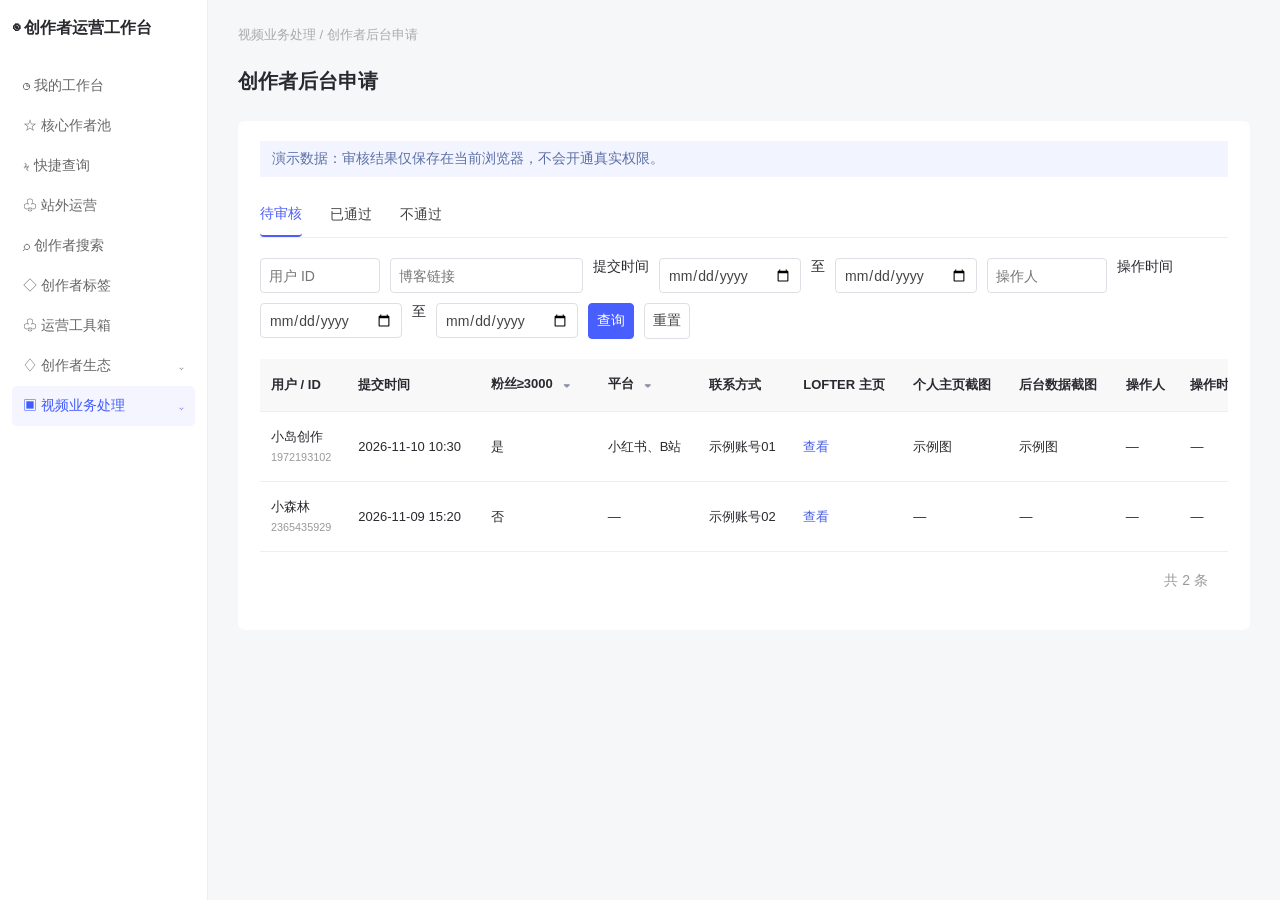
==== review.html @ f020608d "Add files via upload" ====
<!doctype html><html lang="zh-CN"><head><meta charset="utf-8"><title>创作者后台申请审核</title><meta name="viewport" content="width=device-width,initial-scale=1"><style>*{box-sizing:border-box}body{margin:0;font:14px 'Microsoft YaHei',sans-serif;color:#292a2f;background:#f6f7f9;display:flex}aside{width:208px;background:white;border-right:1px solid #eee;min-height:100vh;flex-shrink:0;padding:18px 12px}.brand{font-size:16px;font-weight:600;margin:0 0 27px}.nav{padding:11px;color:#666}.nav.sel{background:#f4f5ff;color:#405cff;border-radius:5px}.nav-toggle{display:flex;width:100%;align-items:center;justify-content:space-between;text-align:left;border:0;background:transparent;font:inherit;cursor:pointer}.nav-toggle .arrow{font-size:12px;transition:transform .15s}.nav-toggle[aria-expanded="true"] .arrow{transform:rotate(180deg)}.sub-muted{color:#666}.sub{padding:9px 10px 9px 25px;color:#5363ea;font-size:13px}main{padding:26px 30px;min-width:0;flex:1}.crumb{color:#aaa;font-size:13px}.panel{background:#fff;margin-top:26px;padding:20px 22px;border-radius:7px}h2{font-size:20px;margin:24px 0}.banner{background:#f2f5ff;color:#5d70a6;padding:9px 12px;margin-bottom:16px}.tabs{display:flex;gap:28px;border-bottom:1px solid #eee}.tab{border:0;background:white;padding:12px 0;color:#444;cursor:pointer}.tab.active{border-bottom:2px solid #4e5dfc;color:#4e5dfc}.filters{display:flex;flex-wrap:wrap;gap:10px;padding:20px 0}.filters input,.filters select,button,textarea{font:inherit;border:1px solid #dedfe5;border-radius:4px;padding:8px;background:white;color:#444}input,select{height:35px}input[type=date]{width:142px}input.small{width:120px}button{cursor:pointer}.primary{background:#495eff;color:white;border-color:#495eff}.filter-wrap{display:inline-block;position:relative;margin-left:5px;width:18px;height:22px;vertical-align:middle}.header-filter{position:absolute;inset:0;width:100%;height:100%;opacity:0;cursor:pointer}.filter-icon{display:block;color:#8b90a0;font-size:14px;line-height:22px;text-align:center;pointer-events:none}.filter-value{color:#4a60e9;font-weight:normal;margin-left:3px}.tablewrap{overflow:auto}table{border-collapse:collapse;width:100%;min-width:1150px}th,td{text-align:left;padding:15px 11px;border-bottom:1px solid #eee;font-size:13px}th{background:#f8f8f9;white-space:nowrap}td{line-height:1.5}small{color:#999}a,.link{color:#4a60e9;cursor:pointer;text-decoration:none;background:none;border:0;padding:0;margin-right:10px}footer{text-align:right;color:#999;padding:20px}.mask{display:none;position:fixed;inset:0;background:#0006;justify-content:center;align-items:center}.mask.open{display:flex}.modal{width:600px;max-height:85vh;overflow:auto;background:white;border-radius:6px;padding:24px}.modal h3{margin:0 0 15px}.row{display:flex;border-bottom:1px solid #eee;padding:10px 0}.label{color:#999;width:155px;flex-shrink:0}.bodytext{white-space:pre-wrap;overflow-wrap:anywhere}.foot{text-align:right;margin-top:20px}.foot button{margin-left:8px}.tip{font-size:12px;color:#999}.empty{text-align:center;color:#999;padding:60px}textarea{width:100%;resize:vertical}</style></head><body><aside><div class="brand">◉ 创作者运营工作台</div><div class="nav">◷ 我的工作台</div><div class="nav">☆ 核心作者池</div><div class="nav">ϟ 快捷查询</div><div class="nav">♧ 站外运营</div><div class="nav">⌕ 创作者搜索</div><div class="nav">◇ 创作者标签</div><div class="nav">♧ 运营工具箱</div><button class="nav nav-toggle" type="button" aria-expanded="false" aria-controls="eco-menu">♢ 创作者生态 <span class="arrow">⌄</span></button><div id="eco-menu" class="nav-children" hidden><div class="sub sub-muted">达人认证</div></div><button class="nav nav-toggle sel" type="button" aria-expanded="false" aria-controls="review-menu">▣ 视频业务处理 <span class="arrow">⌄</span></button><div id="review-menu" class="nav-children" hidden><div class="sub">创作者后台申请</div></div></aside><main><div class="crumb">视频业务处理 / 创作者后台申请</div><h2>创作者后台申请</h2><div class="panel"><div class="banner">演示数据：审核结果仅保存在当前浏览器，不会开通真实权限。</div><div class="tabs" id="tabs"><button class="tab active" data-status="待审核">待审核</button><button class="tab" data-status="已通过">已通过</button><button class="tab" data-status="不通过">不通过</button></div><div class="filters"><input id="uid" class="small" placeholder="用户 ID"><input id="blog" placeholder="博客链接"><span>提交时间</span><input id="start" type="date"><span>至</span><input id="end" type="date"><input id="operator" class="small" placeholder="操作人"><span>操作时间</span><input id="opstart" type="date"><span>至</span><input id="opend" type="date"><button class="primary" id="search">查询</button><button id="reset">重置</button></div><div id="error" style="color:#d44"></div><div class="tablewrap"><table><thead><tr><th>用户 / ID</th><th>提交时间</th><th><span>粉丝≥3000</span><span class="filter-wrap"><select id="answer" class="header-filter" aria-label="筛选粉丝量"><option value="">全部</option><option>是</option><option>否</option></select><span class="filter-icon" aria-hidden="true">▾</span></span><span class="filter-value" id="answer-value"></span></th><th><span>平台</span><span class="filter-wrap"><select id="platform" class="header-filter" aria-label="筛选平台"><option value="">全部</option><option>抖音</option><option>小红书</option><option>快手</option><option>B站</option><option>其他</option></select><span class="filter-icon" aria-hidden="true">▾</span></span><span class="filter-value" id="platform-value"></span></th><th>联系方式</th><th>LOFTER 主页</th><th>个人主页截图</th><th>后台数据截图</th><th>操作人</th><th>操作时间</th><th>操作</th></tr></thead><tbody id="rows"></tbody></table></div><footer id="count"></footer></div></main><div id="mask" class="mask"><div class="modal"><h3 id="title"></h3><div id="details"></div><div id="actions" class="foot"></div></div></div><script>
document.querySelectorAll('.nav-toggle').forEach(btn=>btn.addEventListener('click',()=>{const target=document.getElementById(btn.getAttribute('aria-controls'));const expanded=btn.getAttribute('aria-expanded')==='true';btn.setAttribute('aria-expanded',String(!expanded));target.hidden=expanded}));
const seed=[{id:'1972193102',name:'小岛创作',date:'2026-11-10 10:30',answer:'是',platform:['小红书','B站'],other:'',contact:'示例账号01',blog:'https://example.lofter.com',pic1:'示例个人主页截图',pic2:'示例后台数据截图',status:'待审核',operator:'',time:''},{id:'2365435929',name:'小森林',date:'2026-11-09 15:20',answer:'否',platform:[],other:'',contact:'示例账号02',blog:'https://forest.lofter.com',pic1:'',pic2:'',status:'待审核',operator:'',time:''},{id:'2876590211',name:'绘光',date:'2026-11-08 12:20',answer:'是',platform:['其他'],other:'示例平台',contact:'示例账号03',blog:'https://demo.lofter.com',pic1:'示例个人主页截图',pic2:'示例后台数据截图',status:'已通过',operator:'运营小林',time:'2026-11-09 11:20'}];let data;try{data=JSON.parse(localStorage.getItem('creator-review-v2'))||seed}catch{data=seed}let status='待审核',f={};const $=s=>document.querySelector(s);const esc=s=>String(s||'').replace(/[&<>"']/g,c=>({'&':'&amp;','<':'&lt;','>':'&gt;','"':'&quot;',"'":'&#39;'}[c]));function matches(x){return x.status===status&&(!f.uid||x.id.includes(f.uid))&&(!f.blog||x.blog.includes(f.blog))&&(!f.answer||x.answer===f.answer)&&(!f.platform||x.platform.includes(f.platform))&&(!f.operator||x.operator.includes(f.operator))&&(!f.start||x.date.slice(0,10)>=f.start)&&(!f.end||x.date.slice(0,10)<=f.end)&&(!f.opstart||(x.time&&x.time.slice(0,10)>=f.opstart))&&(!f.opend||(x.time&&x.time.slice(0,10)<=f.opend))}function render(){let list=data.filter(matches);$('#rows').innerHTML=list.length?list.map(x=>`<tr><td>${esc(x.name)}<br><small>${esc(x.id)}</small></td><td>${esc(x.date)}</td><td>${esc(x.answer)}</td><td>${esc(x.platform.join('、')||'—')}${x.other?'（'+esc(x.other)+'）':''}</td><td>${esc(x.contact)}</td><td><button class="link" data-detail="${x.id}">查看</button></td><td>${x.pic1?'示例图':'—'}</td><td>${x.pic2?'示例图':'—'}</td><td>${esc(x.operator||'—')}</td><td>${esc(x.time||'—')}</td><td><button class="link" data-detail="${x.id}">详情</button>${x.status==='待审核'?`<button class="link" data-act="通过" data-id="${x.id}">通过</button><button class="link" data-act="不通过" data-id="${x.id}">不通过</button>`:'—'}</td></tr>`).join(''):'<tr><td colspan="11" class="empty">暂无符合条件的申请</td></tr>';$('#count').textContent='共 '+list.length+' 条'}$('#tabs').onclick=e=>{if(!e.target.dataset.status)return;document.querySelector('.tab.active').classList.remove('active');e.target.classList.add('active');status=e.target.dataset.status;render()};$('#search').onclick=()=>{let a={};['uid','blog','start','end','answer','platform','operator','opstart','opend'].forEach(k=>a[k]=$('#'+k).value.trim());if((a.start&&a.end&&a.start>a.end)||(a.opstart&&a.opend&&a.opstart>a.opend)){$('#error').textContent='开始日期不能晚于结束日期';return}$('#error').textContent='';f=a;render()};['answer','platform'].forEach(k=>$('#'+k).addEventListener('change',()=>{f[k]=$('#'+k).value;$('#'+k+'-value').textContent=f[k]?' '+f[k]:'';render()}));$('#reset').onclick=()=>{document.querySelectorAll('.filters input,.filters select,.header-filter').forEach(x=>x.value='');['answer','platform'].forEach(k=>$('#'+k+'-value').textContent='');f={};$('#error').textContent='';render()};function close(){$('#mask').classList.remove('open')}function open(x){$('#title').textContent='申请详情';let values=[['用户',x.name+'（'+x.id+'）'],['提交时间',x.date],['是否有粉丝≥3000账号',x.answer],['符合条件的平台',x.platform.join('、')+(x.other?'（'+x.other+'）':'')],['vx/QQ 联系方式',x.contact],['LOFTER 主页链接',x.blog],['个人主页截图',x.pic1],['后台数据截图',x.pic2],['操作人',x.operator],['操作时间',x.time],['审核状态',x.status]];$('#details').innerHTML=values.map(([k,v])=>`<div class="row"><span class="label">${k}</span><span class="bodytext">${esc(v||'—')}</span></div>`).join('')+'<p class="tip">截图和链接均为模拟资料。</p>';$('#actions').innerHTML='<button id="close">关闭</button>'+(x.status==='待审核'?'<button id="reject">不通过</button><button id="approve" class="primary">通过</button>':'');$('#close').onclick=close;if(x.status==='待审核'){$('#approve').onclick=()=>act(x,'通过');$('#reject').onclick=()=>act(x,'不通过')}$('#mask').classList.add('open')}function act(x,a){$('#title').textContent='确认'+a;$('#details').innerHTML='<p>'+ (a==='通过'?'通过后将触发创作者平台权限开通。':'确认将该申请设为不通过？')+'</p><p class="tip">仅模拟状态变更，未连接真实审核或权限接口。</p>';$('#actions').innerHTML='<button id="cancel">取消</button><button id="confirm" class="primary">确认</button>';$('#cancel').onclick=close;$('#confirm').onclick=()=>{if(x.status!=='待审核'){close();render();return}x.status=a==='通过'?'已通过':'不通过';x.operator='演示运营';let t=new Date();x.time=t.getFullYear()+'-'+String(t.getMonth()+1).padStart(2,'0')+'-'+String(t.getDate()).padStart(2,'0')+' '+String(t.getHours()).padStart(2,'0')+':'+String(t.getMinutes()).padStart(2,'0');localStorage.setItem('creator-review-v2',JSON.stringify(data));close();render()};$('#mask').classList.add('open')}$('#rows').onclick=e=>{let id=e.target.dataset.detail||e.target.dataset.id;if(!id)return;let x=data.find(x=>x.id===id);if(e.target.dataset.act)act(x,e.target.dataset.act);else open(x)};render();</script></body></html>
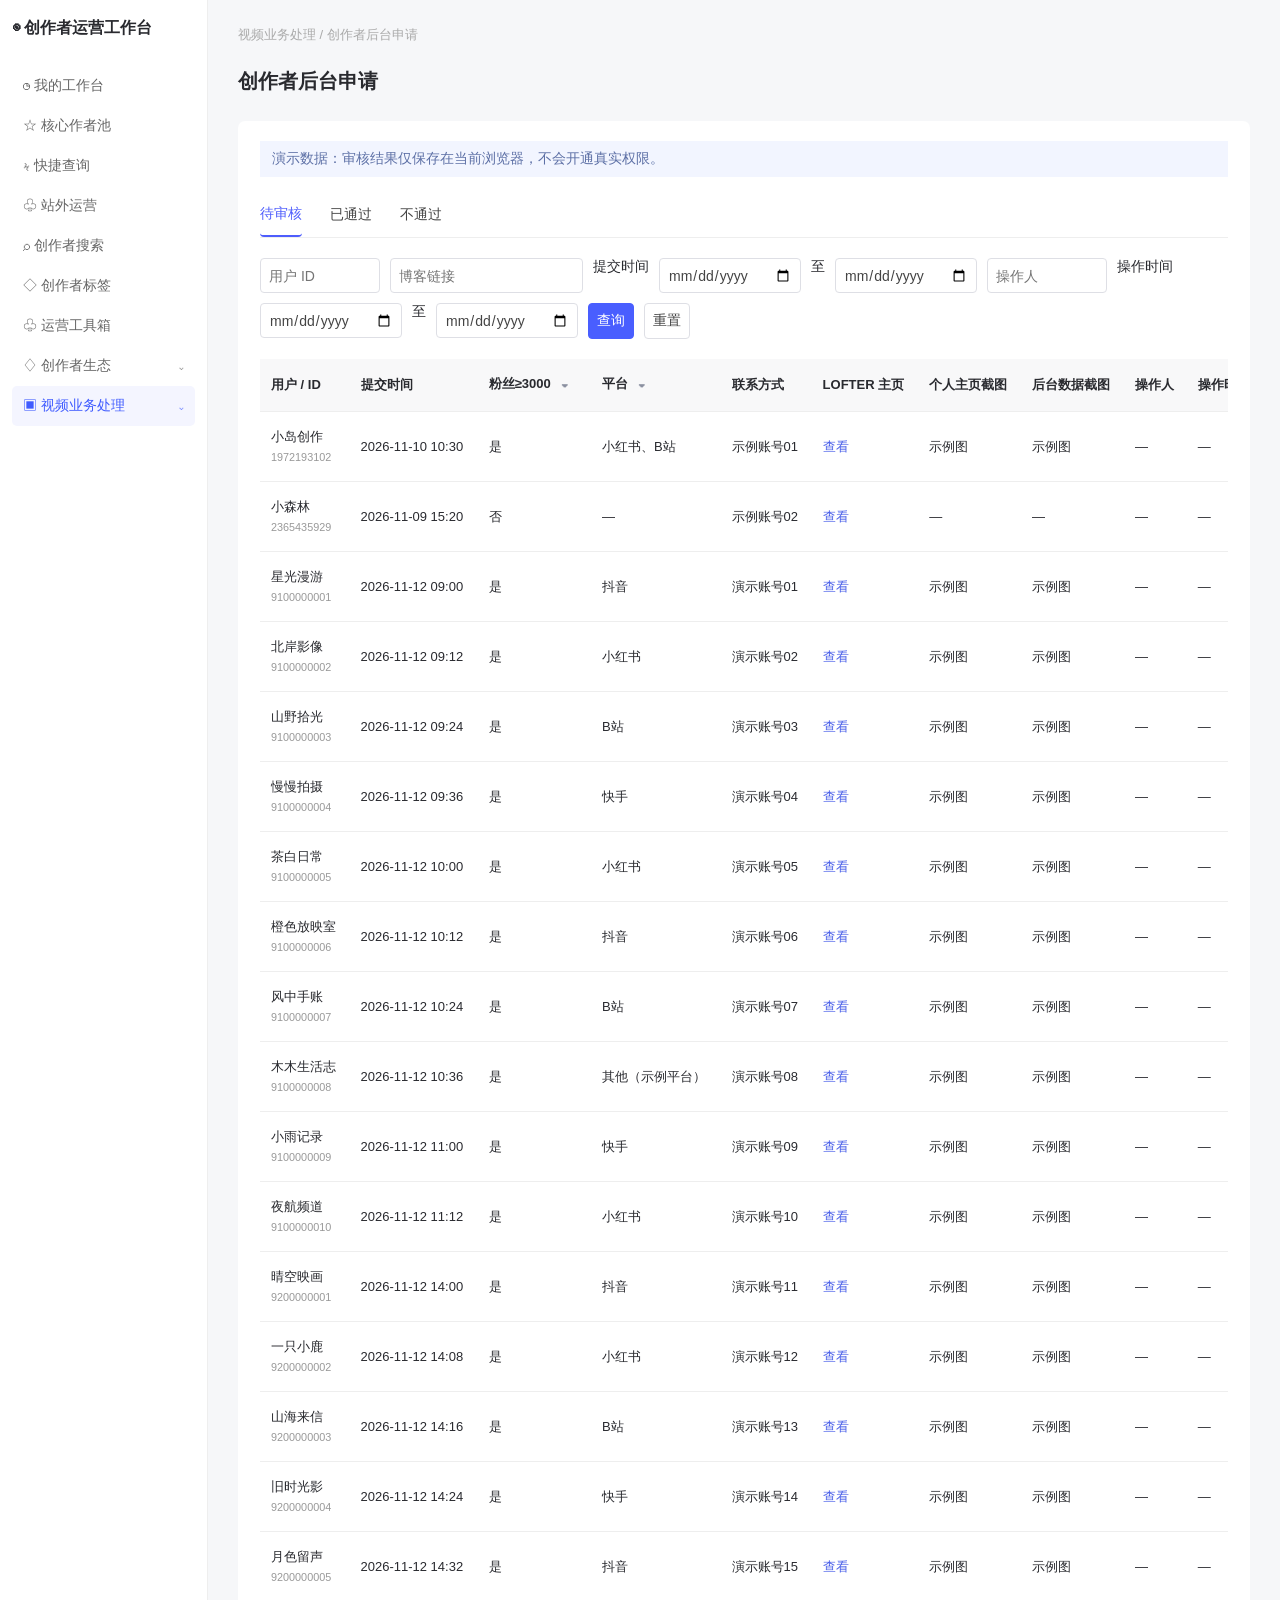
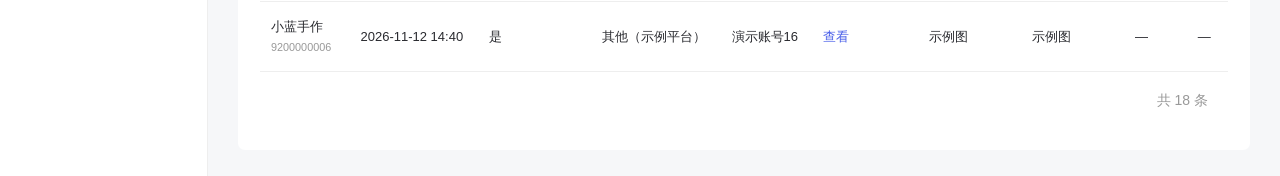
==== commit e71ab6b4: "Add files via upload" ====
--- a/review.html
+++ b/review.html
@@ -1,3 +1,7 @@
 <!doctype html><html lang="zh-CN"><head><meta charset="utf-8"><title>创作者后台申请审核</title><meta name="viewport" content="width=device-width,initial-scale=1"><style>*{box-sizing:border-box}body{margin:0;font:14px 'Microsoft YaHei',sans-serif;color:#292a2f;background:#f6f7f9;display:flex}aside{width:208px;background:white;border-right:1px solid #eee;min-height:100vh;flex-shrink:0;padding:18px 12px}.brand{font-size:16px;font-weight:600;margin:0 0 27px}.nav{padding:11px;color:#666}.nav.sel{background:#f4f5ff;color:#405cff;border-radius:5px}.nav-toggle{display:flex;width:100%;align-items:center;justify-content:space-between;text-align:left;border:0;background:transparent;font:inherit;cursor:pointer}.nav-toggle .arrow{font-size:12px;transition:transform .15s}.nav-toggle[aria-expanded="true"] .arrow{transform:rotate(180deg)}.sub-muted{color:#666}.sub{padding:9px 10px 9px 25px;color:#5363ea;font-size:13px}main{padding:26px 30px;min-width:0;flex:1}.crumb{color:#aaa;font-size:13px}.panel{background:#fff;margin-top:26px;padding:20px 22px;border-radius:7px}h2{font-size:20px;margin:24px 0}.banner{background:#f2f5ff;color:#5d70a6;padding:9px 12px;margin-bottom:16px}.tabs{display:flex;gap:28px;border-bottom:1px solid #eee}.tab{border:0;background:white;padding:12px 0;color:#444;cursor:pointer}.tab.active{border-bottom:2px solid #4e5dfc;color:#4e5dfc}.filters{display:flex;flex-wrap:wrap;gap:10px;padding:20px 0}.filters input,.filters select,button,textarea{font:inherit;border:1px solid #dedfe5;border-radius:4px;padding:8px;background:white;color:#444}input,select{height:35px}input[type=date]{width:142px}input.small{width:120px}button{cursor:pointer}.primary{background:#495eff;color:white;border-color:#495eff}.filter-wrap{display:inline-block;position:relative;margin-left:5px;width:18px;height:22px;vertical-align:middle}.header-filter{position:absolute;inset:0;width:100%;height:100%;opacity:0;cursor:pointer}.filter-icon{display:block;color:#8b90a0;font-size:14px;line-height:22px;text-align:center;pointer-events:none}.filter-value{color:#4a60e9;font-weight:normal;margin-left:3px}.tablewrap{overflow:auto}table{border-collapse:collapse;width:100%;min-width:1150px}th,td{text-align:left;padding:15px 11px;border-bottom:1px solid #eee;font-size:13px}th{background:#f8f8f9;white-space:nowrap}td{line-height:1.5}small{color:#999}a,.link{color:#4a60e9;cursor:pointer;text-decoration:none;background:none;border:0;padding:0;margin-right:10px}footer{text-align:right;color:#999;padding:20px}.mask{display:none;position:fixed;inset:0;background:#0006;justify-content:center;align-items:center}.mask.open{display:flex}.modal{width:600px;max-height:85vh;overflow:auto;background:white;border-radius:6px;padding:24px}.modal h3{margin:0 0 15px}.row{display:flex;border-bottom:1px solid #eee;padding:10px 0}.label{color:#999;width:155px;flex-shrink:0}.bodytext{white-space:pre-wrap;overflow-wrap:anywhere}.foot{text-align:right;margin-top:20px}.foot button{margin-left:8px}.tip{font-size:12px;color:#999}.empty{text-align:center;color:#999;padding:60px}textarea{width:100%;resize:vertical}</style></head><body><aside><div class="brand">◉ 创作者运营工作台</div><div class="nav">◷ 我的工作台</div><div class="nav">☆ 核心作者池</div><div class="nav">ϟ 快捷查询</div><div class="nav">♧ 站外运营</div><div class="nav">⌕ 创作者搜索</div><div class="nav">◇ 创作者标签</div><div class="nav">♧ 运营工具箱</div><button class="nav nav-toggle" type="button" aria-expanded="false" aria-controls="eco-menu">♢ 创作者生态 <span class="arrow">⌄</span></button><div id="eco-menu" class="nav-children" hidden><div class="sub sub-muted">达人认证</div></div><button class="nav nav-toggle sel" type="button" aria-expanded="false" aria-controls="review-menu">▣ 视频业务处理 <span class="arrow">⌄</span></button><div id="review-menu" class="nav-children" hidden><div class="sub">创作者后台申请</div></div></aside><main><div class="crumb">视频业务处理 / 创作者后台申请</div><h2>创作者后台申请</h2><div class="panel"><div class="banner">演示数据：审核结果仅保存在当前浏览器，不会开通真实权限。</div><div class="tabs" id="tabs"><button class="tab active" data-status="待审核">待审核</button><button class="tab" data-status="已通过">已通过</button><button class="tab" data-status="不通过">不通过</button></div><div class="filters"><input id="uid" class="small" placeholder="用户 ID"><input id="blog" placeholder="博客链接"><span>提交时间</span><input id="start" type="date"><span>至</span><input id="end" type="date"><input id="operator" class="small" placeholder="操作人"><span>操作时间</span><input id="opstart" type="date"><span>至</span><input id="opend" type="date"><button class="primary" id="search">查询</button><button id="reset">重置</button></div><div id="error" style="color:#d44"></div><div class="tablewrap"><table><thead><tr><th>用户 / ID</th><th>提交时间</th><th><span>粉丝≥3000</span><span class="filter-wrap"><select id="answer" class="header-filter" aria-label="筛选粉丝量"><option value="">全部</option><option>是</option><option>否</option></select><span class="filter-icon" aria-hidden="true">▾</span></span><span class="filter-value" id="answer-value"></span></th><th><span>平台</span><span class="filter-wrap"><select id="platform" class="header-filter" aria-label="筛选平台"><option value="">全部</option><option>抖音</option><option>小红书</option><option>快手</option><option>B站</option><option>其他</option></select><span class="filter-icon" aria-hidden="true">▾</span></span><span class="filter-value" id="platform-value"></span></th><th>联系方式</th><th>LOFTER 主页</th><th>个人主页截图</th><th>后台数据截图</th><th>操作人</th><th>操作时间</th><th>操作</th></tr></thead><tbody id="rows"></tbody></table></div><footer id="count"></footer></div></main><div id="mask" class="mask"><div class="modal"><h3 id="title"></h3><div id="details"></div><div id="actions" class="foot"></div></div></div><script>
 document.querySelectorAll('.nav-toggle').forEach(btn=>btn.addEventListener('click',()=>{const target=document.getElementById(btn.getAttribute('aria-controls'));const expanded=btn.getAttribute('aria-expanded')==='true';btn.setAttribute('aria-expanded',String(!expanded));target.hidden=expanded}));
-const seed=[{id:'1972193102',name:'小岛创作',date:'2026-11-10 10:30',answer:'是',platform:['小红书','B站'],other:'',contact:'示例账号01',blog:'https://example.lofter.com',pic1:'示例个人主页截图',pic2:'示例后台数据截图',status:'待审核',operator:'',time:''},{id:'2365435929',name:'小森林',date:'2026-11-09 15:20',answer:'否',platform:[],other:'',contact:'示例账号02',blog:'https://forest.lofter.com',pic1:'',pic2:'',status:'待审核',operator:'',time:''},{id:'2876590211',name:'绘光',date:'2026-11-08 12:20',answer:'是',platform:['其他'],other:'示例平台',contact:'示例账号03',blog:'https://demo.lofter.com',pic1:'示例个人主页截图',pic2:'示例后台数据截图',status:'已通过',operator:'运营小林',time:'2026-11-09 11:20'}];let data;try{data=JSON.parse(localStorage.getItem('creator-review-v2'))||seed}catch{data=seed}let status='待审核',f={};const $=s=>document.querySelector(s);const esc=s=>String(s||'').replace(/[&<>"']/g,c=>({'&':'&amp;','<':'&lt;','>':'&gt;','"':'&quot;',"'":'&#39;'}[c]));function matches(x){return x.status===status&&(!f.uid||x.id.includes(f.uid))&&(!f.blog||x.blog.includes(f.blog))&&(!f.answer||x.answer===f.answer)&&(!f.platform||x.platform.includes(f.platform))&&(!f.operator||x.operator.includes(f.operator))&&(!f.start||x.date.slice(0,10)>=f.start)&&(!f.end||x.date.slice(0,10)<=f.end)&&(!f.opstart||(x.time&&x.time.slice(0,10)>=f.opstart))&&(!f.opend||(x.time&&x.time.slice(0,10)<=f.opend))}function render(){let list=data.filter(matches);$('#rows').innerHTML=list.length?list.map(x=>`<tr><td>${esc(x.name)}<br><small>${esc(x.id)}</small></td><td>${esc(x.date)}</td><td>${esc(x.answer)}</td><td>${esc(x.platform.join('、')||'—')}${x.other?'（'+esc(x.other)+'）':''}</td><td>${esc(x.contact)}</td><td><button class="link" data-detail="${x.id}">查看</button></td><td>${x.pic1?'示例图':'—'}</td><td>${x.pic2?'示例图':'—'}</td><td>${esc(x.operator||'—')}</td><td>${esc(x.time||'—')}</td><td><button class="link" data-detail="${x.id}">详情</button>${x.status==='待审核'?`<button class="link" data-act="通过" data-id="${x.id}">通过</button><button class="link" data-act="不通过" data-id="${x.id}">不通过</button>`:'—'}</td></tr>`).join(''):'<tr><td colspan="11" class="empty">暂无符合条件的申请</td></tr>';$('#count').textContent='共 '+list.length+' 条'}$('#tabs').onclick=e=>{if(!e.target.dataset.status)return;document.querySelector('.tab.active').classList.remove('active');e.target.classList.add('active');status=e.target.dataset.status;render()};$('#search').onclick=()=>{let a={};['uid','blog','start','end','answer','platform','operator','opstart','opend'].forEach(k=>a[k]=$('#'+k).value.trim());if((a.start&&a.end&&a.start>a.end)||(a.opstart&&a.opend&&a.opstart>a.opend)){$('#error').textContent='开始日期不能晚于结束日期';return}$('#error').textContent='';f=a;render()};['answer','platform'].forEach(k=>$('#'+k).addEventListener('change',()=>{f[k]=$('#'+k).value;$('#'+k+'-value').textContent=f[k]?' '+f[k]:'';render()}));$('#reset').onclick=()=>{document.querySelectorAll('.filters input,.filters select,.header-filter').forEach(x=>x.value='');['answer','platform'].forEach(k=>$('#'+k+'-value').textContent='');f={};$('#error').textContent='';render()};function close(){$('#mask').classList.remove('open')}function open(x){$('#title').textContent='申请详情';let values=[['用户',x.name+'（'+x.id+'）'],['提交时间',x.date],['是否有粉丝≥3000账号',x.answer],['符合条件的平台',x.platform.join('、')+(x.other?'（'+x.other+'）':'')],['vx/QQ 联系方式',x.contact],['LOFTER 主页链接',x.blog],['个人主页截图',x.pic1],['后台数据截图',x.pic2],['操作人',x.operator],['操作时间',x.time],['审核状态',x.status]];$('#details').innerHTML=values.map(([k,v])=>`<div class="row"><span class="label">${k}</span><span class="bodytext">${esc(v||'—')}</span></div>`).join('')+'<p class="tip">截图和链接均为模拟资料。</p>';$('#actions').innerHTML='<button id="close">关闭</button>'+(x.status==='待审核'?'<button id="reject">不通过</button><button id="approve" class="primary">通过</button>':'');$('#close').onclick=close;if(x.status==='待审核'){$('#approve').onclick=()=>act(x,'通过');$('#reject').onclick=()=>act(x,'不通过')}$('#mask').classList.add('open')}function act(x,a){$('#title').textContent='确认'+a;$('#details').innerHTML='<p>'+ (a==='通过'?'通过后将触发创作者平台权限开通。':'确认将该申请设为不通过？')+'</p><p class="tip">仅模拟状态变更，未连接真实审核或权限接口。</p>';$('#actions').innerHTML='<button id="cancel">取消</button><button id="confirm" class="primary">确认</button>';$('#cancel').onclick=close;$('#confirm').onclick=()=>{if(x.status!=='待审核'){close();render();return}x.status=a==='通过'?'已通过':'不通过';x.operator='演示运营';let t=new Date();x.time=t.getFullYear()+'-'+String(t.getMonth()+1).padStart(2,'0')+'-'+String(t.getDate()).padStart(2,'0')+' '+String(t.getHours()).padStart(2,'0')+':'+String(t.getMinutes()).padStart(2,'0');localStorage.setItem('creator-review-v2',JSON.stringify(data));close();render()};$('#mask').classList.add('open')}$('#rows').onclick=e=>{let id=e.target.dataset.detail||e.target.dataset.id;if(!id)return;let x=data.find(x=>x.id===id);if(e.target.dataset.act)act(x,e.target.dataset.act);else open(x)};render();</script></body></html>
+const seed=[{id:'1972193102',name:'小岛创作',date:'2026-11-10 10:30',answer:'是',platform:['小红书','B站'],other:'',contact:'示例账号01',blog:'https://example.lofter.com',pic1:'示例个人主页截图',pic2:'示例后台数据截图',status:'待审核',operator:'',time:''},{id:'2365435929',name:'小森林',date:'2026-11-09 15:20',answer:'否',platform:[],other:'',contact:'示例账号02',blog:'https://forest.lofter.com',pic1:'',pic2:'',status:'待审核',operator:'',time:''},{id:'2876590211',name:'绘光',date:'2026-11-08 12:20',answer:'是',platform:['其他'],other:'示例平台',contact:'示例账号03',blog:'https://demo.lofter.com',pic1:'示例个人主页截图',pic2:'示例后台数据截图',status:'已通过',operator:'运营小林',time:'2026-11-09 11:20'}];let data;try{data=JSON.parse(localStorage.getItem('creator-review-v2'))||seed}catch{data=seed}const addedProfiles=[['星光漫游','抖音'],['北岸影像','小红书'],['山野拾光','B站'],['慢慢拍摄','快手'],['茶白日常','小红书'],['橙色放映室','抖音'],['风中手账','B站'],['木木生活志','其他'],['小雨记录','快手'],['夜航频道','小红书']];
+const migrationKey='creator-review-added-20261112';
+if(!localStorage.getItem(migrationKey)){const ids=new Set(data.map(x=>x.id));addedProfiles.forEach(([name,platform],i)=>{let id='91000000'+String(i+1).padStart(2,'0');if(!ids.has(id))data.push({id,name,date:'2026-11-12 '+String(9+Math.floor(i/4)).padStart(2,'0')+':'+String((i%4)*12).padStart(2,'0'),answer:'是',platform:[platform],other:platform==='其他'?'示例平台':'',contact:'演示账号'+String(i+1).padStart(2,'0'),blog:'https://example.lofter.com',pic1:'示例个人主页截图',pic2:'示例后台数据截图',status:'待审核',operator:'',time:''})});localStorage.setItem('creator-review-v2',JSON.stringify(data));localStorage.setItem(migrationKey,'1')}
+const extraSix=[['晴空映画','抖音'],['一只小鹿','小红书'],['山海来信','B站'],['旧时光影','快手'],['月色留声','抖音'],['小蓝手作','其他']];const extraKey='creator-review-added-six-20261112';if(!localStorage.getItem(extraKey)){const existing=new Set(data.map(x=>x.id));extraSix.forEach(([name,platform],i)=>{let id='92000000'+String(i+1).padStart(2,'0');if(!existing.has(id))data.push({id,name,date:'2026-11-12 14:'+String(i*8).padStart(2,'0'),answer:'是',platform:[platform],other:platform==='其他'?'示例平台':'',contact:'演示账号'+String(i+11),blog:'https://example.lofter.com',pic1:'示例个人主页截图',pic2:'示例后台数据截图',status:'待审核',operator:'',time:''})});localStorage.setItem('creator-review-v2',JSON.stringify(data));localStorage.setItem(extraKey,'1')}
+let status='待审核',f={};const $=s=>document.querySelector(s);const esc=s=>String(s||'').replace(/[&<>"']/g,c=>({'&':'&amp;','<':'&lt;','>':'&gt;','"':'&quot;',"'":'&#39;'}[c]));function matches(x){return x.status===status&&(!f.uid||x.id.includes(f.uid))&&(!f.blog||x.blog.includes(f.blog))&&(!f.answer||x.answer===f.answer)&&(!f.platform||x.platform.includes(f.platform))&&(!f.operator||x.operator.includes(f.operator))&&(!f.start||x.date.slice(0,10)>=f.start)&&(!f.end||x.date.slice(0,10)<=f.end)&&(!f.opstart||(x.time&&x.time.slice(0,10)>=f.opstart))&&(!f.opend||(x.time&&x.time.slice(0,10)<=f.opend))}function render(){let list=data.filter(matches);$('#rows').innerHTML=list.length?list.map(x=>`<tr><td>${esc(x.name)}<br><small>${esc(x.id)}</small></td><td>${esc(x.date)}</td><td>${esc(x.answer)}</td><td>${esc(x.platform.join('、')||'—')}${x.other?'（'+esc(x.other)+'）':''}</td><td>${esc(x.contact)}</td><td><button class="link" data-detail="${x.id}">查看</button></td><td>${x.pic1?'示例图':'—'}</td><td>${x.pic2?'示例图':'—'}</td><td>${esc(x.operator||'—')}</td><td>${esc(x.time||'—')}</td><td><button class="link" data-detail="${x.id}">详情</button>${x.status==='待审核'?`<button class="link" data-act="通过" data-id="${x.id}">通过</button><button class="link" data-act="不通过" data-id="${x.id}">不通过</button>`:'—'}</td></tr>`).join(''):'<tr><td colspan="11" class="empty">暂无符合条件的申请</td></tr>';$('#count').textContent='共 '+list.length+' 条'}$('#tabs').onclick=e=>{if(!e.target.dataset.status)return;document.querySelector('.tab.active').classList.remove('active');e.target.classList.add('active');status=e.target.dataset.status;render()};$('#search').onclick=()=>{let a={};['uid','blog','start','end','answer','platform','operator','opstart','opend'].forEach(k=>a[k]=$('#'+k).value.trim());if((a.start&&a.end&&a.start>a.end)||(a.opstart&&a.opend&&a.opstart>a.opend)){$('#error').textContent='开始日期不能晚于结束日期';return}$('#error').textContent='';f=a;render()};['answer','platform'].forEach(k=>$('#'+k).addEventListener('change',()=>{f[k]=$('#'+k).value;$('#'+k+'-value').textContent=f[k]?' '+f[k]:'';render()}));$('#reset').onclick=()=>{document.querySelectorAll('.filters input,.filters select,.header-filter').forEach(x=>x.value='');['answer','platform'].forEach(k=>$('#'+k+'-value').textContent='');f={};$('#error').textContent='';render()};function close(){$('#mask').classList.remove('open')}function open(x){$('#title').textContent='申请详情';let values=[['用户',x.name+'（'+x.id+'）'],['提交时间',x.date],['是否有粉丝≥3000账号',x.answer],['符合条件的平台',x.platform.join('、')+(x.other?'（'+x.other+'）':'')],['vx/QQ 联系方式',x.contact],['LOFTER 主页链接',x.blog],['个人主页截图',x.pic1],['后台数据截图',x.pic2],['操作人',x.operator],['操作时间',x.time],['审核状态',x.status],...(x.status==='不通过'?[['不通过原因',x.reason||'—']]:[])];$('#details').innerHTML=values.map(([k,v])=>`<div class="row"><span class="label">${k}</span><span class="bodytext">${esc(v||'—')}</span></div>`).join('')+'<p class="tip">截图和链接均为模拟资料。</p>';$('#actions').innerHTML='<button id="close">关闭</button>'+(x.status==='待审核'?'<button id="reject">不通过</button><button id="approve" class="primary">通过</button>':'');$('#close').onclick=close;if(x.status==='待审核'){$('#approve').onclick=()=>act(x,'通过');$('#reject').onclick=()=>act(x,'不通过')}$('#mask').classList.add('open')}function act(x,a){$('#title').textContent='确认'+a;$('#details').innerHTML='<p>'+ (a==='通过'?'通过后将触发创作者平台权限开通。':'请填写不通过原因（选填，最多50字）。')+'</p>'+(a==='不通过'?'<label for="reason">不通过原因</label><textarea id="reason" maxlength="50" rows="3" placeholder="请输入不通过原因"></textarea><div class="tip" id="reason-count">0/50</div>':'')+'<p class="tip">仅模拟状态变更，未连接真实审核或权限接口。</p>';if(a==='不通过'){$('#reason').addEventListener('input',()=>{$('#reason-count').textContent=$('#reason').value.length+'/50'})}$('#actions').innerHTML='<button id="cancel">取消</button><button id="confirm" class="primary">确认</button>';$('#cancel').onclick=close;$('#confirm').onclick=()=>{if(x.status!=='待审核'){close();render();return}x.status=a==='通过'?'已通过':'不通过';if(a==='不通过')x.reason=$('#reason').value.trim();x.operator='演示运营';let t=new Date();x.time=t.getFullYear()+'-'+String(t.getMonth()+1).padStart(2,'0')+'-'+String(t.getDate()).padStart(2,'0')+' '+String(t.getHours()).padStart(2,'0')+':'+String(t.getMinutes()).padStart(2,'0');localStorage.setItem('creator-review-v2',JSON.stringify(data));close();render()};$('#mask').classList.add('open')}$('#rows').onclick=e=>{let id=e.target.dataset.detail||e.target.dataset.id;if(!id)return;let x=data.find(x=>x.id===id);if(e.target.dataset.act)act(x,e.target.dataset.act);else open(x)};render();</script></body></html>
